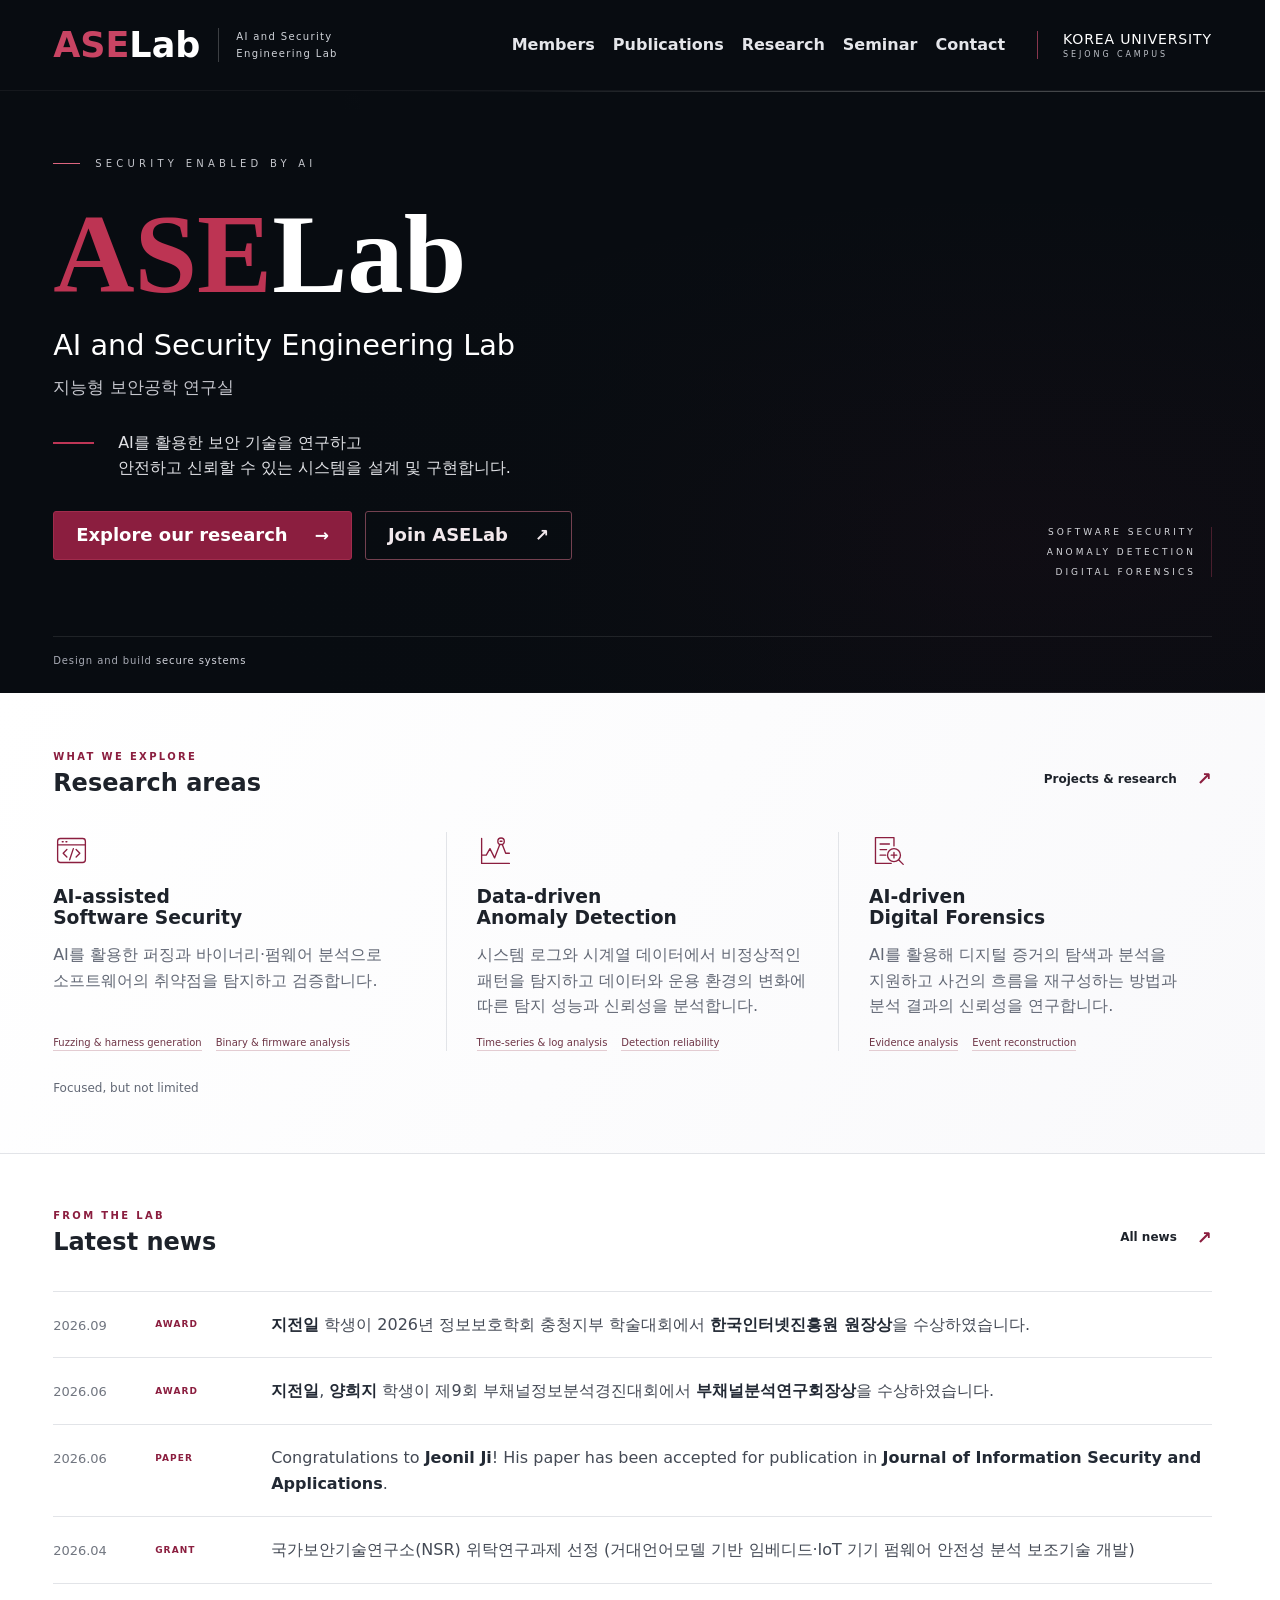
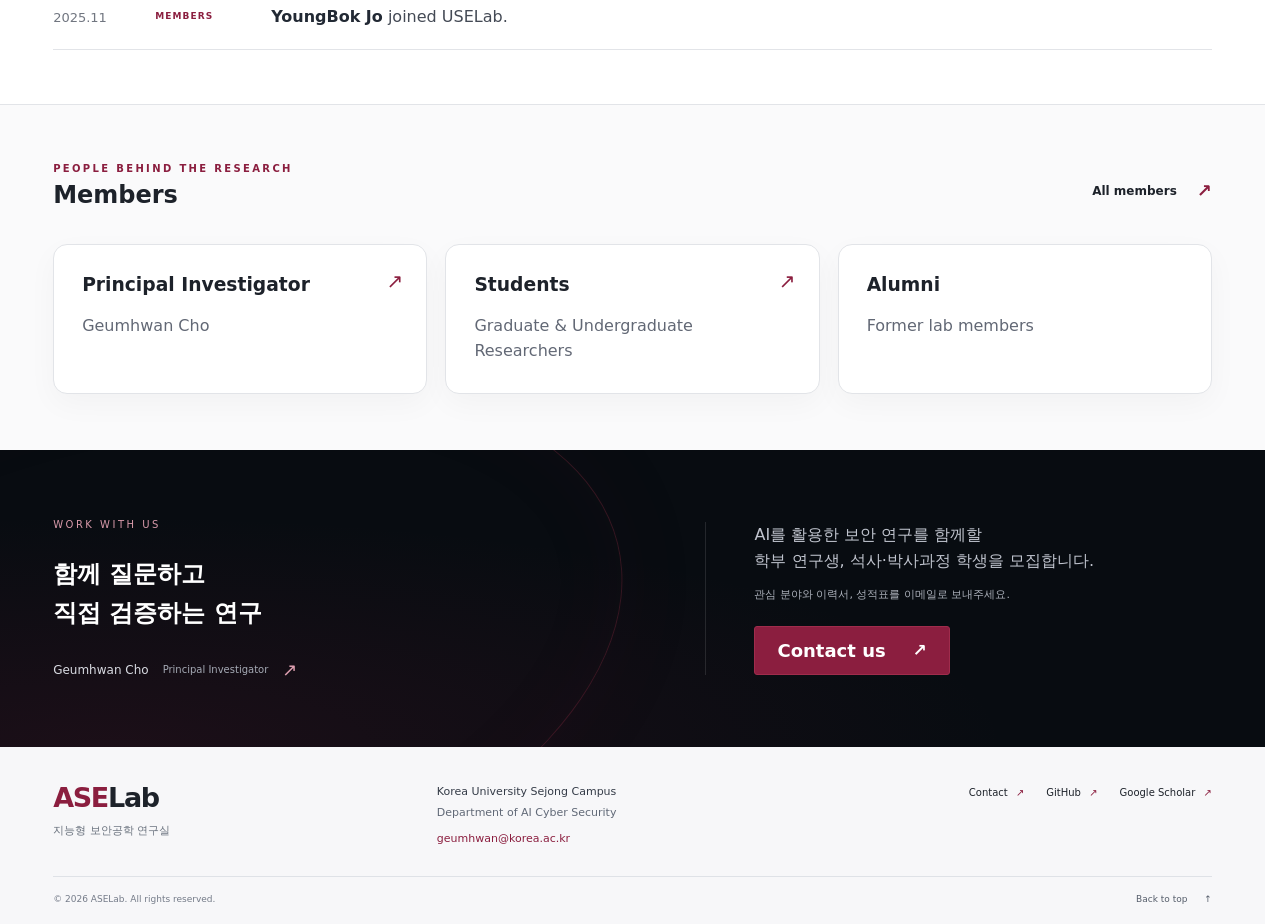
==== index.html @ b54c938e "Update index.html" ====
<!doctype html>
<html lang="en" data-theme="stanford" class="ase-page">
<head>
  <meta charset="utf-8">
  <meta name="viewport" content="width=device-width, initial-scale=1">
  <!-- Preview only: remove the next line when publishing as index.html. -->
  <meta name="robots" content="noindex, nofollow">
  <meta name="description" content="ASELab — 지능형 보안공학 연구실. AI를 활용한 보안 기술을 연구하고 안전하고 신뢰할 수 있는 시스템을 설계 및 구현합니다.">
  <meta name="theme-color" content="#080C11">
  <title>ASELab — 지능형 보안공학 연구실</title>
  <link rel="icon" href="assets/aselab/favicon.svg" type="image/svg+xml">
  <link rel="stylesheet" href="ase-site-typography.css">
  <!-- Live mode loads the existing style.css here, BEFORE the homepage layout CSS. -->
  <link rel="stylesheet" href="ase-home.css" id="ase-layout-stylesheet">
  <link rel="preload" href="assets/aselab/hero-detail.webp" as="image">
  <!-- Same shared typography as the existing pages; no font files are bundled. -->
  <script src="ase-home-config.js" defer></script>
  <script src="ase-preview-data.js" defer></script>
  <script src="ase-home.js" defer></script>
</head>
<body class="ase-home">
  <a class="ase-skip" href="#main">본문으로 건너뛰기</a>

  <div class="ase-masthead" id="top">
    <header class="ase-header">
      <div class="ase-container ase-header-row">
        <a class="ase-brand" href="#top" aria-label="ASELab 홈">
          <span class="ase-wordmark"><span>ASE</span>Lab</span>
          <span class="ase-brand-sub" lang="en">AI and Security<br>Engineering Lab</span>
        </a>
        <button class="ase-menu-button" type="button" aria-label="메뉴 열기" aria-expanded="false" aria-controls="main-nav" hidden>
          <span></span><span></span>
        </button>
        <!-- Same labels, order, and destinations as the original index.html. -->
        <nav class="ase-nav" id="main-nav" aria-label="주 메뉴">
          <a href="https://uselab.korea.ac.kr/members.html" data-site-path="members.html">Members</a>
          <a href="https://uselab.korea.ac.kr/publications.html" data-site-path="publications.html">Publications</a>
          <a href="https://uselab.korea.ac.kr/research.html" data-site-path="research.html">Research</a>
          <a href="https://uselab.korea.ac.kr/seminars.html" data-site-path="seminars.html">Seminar</a>
          <a href="https://uselab.korea.ac.kr/contact.html" data-site-path="contact.html">Contact</a>
        </nav>
        <!-- This is an affiliation label, NOT a reconstructed university logo.
             Configure an official original image in ase-home-config.js. -->
        <a class="ase-university" href="https://sejong.korea.ac.kr/" target="_blank" rel="noopener noreferrer" aria-label="고려대학교 세종캠퍼스 홈페이지">
          <img class="ase-university-logo" data-university-logo alt="Korea University" hidden>
          <span class="ase-university-label" data-university-label>
            <span class="ase-university-name">KOREA UNIVERSITY</span>
            <span class="ase-university-campus">SEJONG CAMPUS</span>
          </span>
        </a>
      </div>
    </header>

    <main id="main">
      <!-- HERO: image is decorative; all page titles and copy are actual text. -->
      <section class="ase-hero" aria-labelledby="hero-title">
        <div class="ase-hero-art" aria-hidden="true">
          <!-- Original v4 artwork restored. Only fuzz(input) was renamed to scan(input).
               Address values, disassembly, code panels, chip and particles are preserved. -->
          <img src="assets/aselab/hero-detail.webp" width="901" height="429" alt="" fetchpriority="high" decoding="async">
        </div>
        <div class="ase-hero-shade" aria-hidden="true"></div>
        <div class="ase-container ase-hero-inner">
          <div class="ase-hero-copy">
            <p class="ase-eyebrow ase-eyebrow-light" lang="en"><span></span> Security enabled by AI</p>
            <h1 class="ase-hero-title" id="hero-title"><span>ASE</span>Lab</h1>
            <p class="ase-hero-name" data-english-name lang="en">AI and Security Engineering Lab</p>
            <p class="ase-hero-ko" data-korean-name lang="ko">지능형 보안공학 연구실</p>
            <div class="ase-hero-description">
              <span class="ase-rule" aria-hidden="true"></span>
              <p lang="ko">AI를 활용한 보안 기술을 연구하고 <br class="ase-desktop-break">안전하고 신뢰할 수 있는 시스템을 설계 및 구현합니다.</p>
            </div>
            <div class="ase-hero-actions">
              <a class="ase-button ase-button-primary" href="#research">Explore our research <span aria-hidden="true">→</span></a>
              <a class="ase-button ase-button-outline" href="#join">Join ASELab <span aria-hidden="true">↗</span></a>
            </div>
          </div>
          <div class="ase-hero-keywords" aria-label="핵심 연구 키워드" lang="en">
            <span>Software security</span><span>Anomaly detection</span><span>Digital forensics</span>
          </div>
          <div class="ase-hero-bottom" lang="en">
            <span>Design and build <strong>secure systems</strong></span>
          </div>
        </div>
      </section>

      <!-- RESEARCH: proposed copy for review, not an exhaustive scope statement. -->
      <section class="ase-research ase-section" id="research" aria-labelledby="research-title">
        <div class="ase-container">
          <div class="ase-section-heading">
            <div><p class="ase-eyebrow">What we explore</p><h2 id="research-title">Research areas</h2></div>
            <a class="ase-text-link" href="https://uselab.korea.ac.kr/research.html" data-site-path="research.html">Projects &amp; research <span aria-hidden="true">↗</span></a>
          </div>
          <div class="ase-research-grid">
            <article class="ase-research-item">
              <div class="ase-research-top"><svg viewBox="0 0 40 40" class="ase-icon" aria-hidden="true"><rect x="5" y="7" width="30" height="26" rx="3"/><path d="M5 14h30M10 10.5h1m3 0h1M15 19l-4 4 4 4m10-8 4 4-4 4m-3-9-4 12"/></svg></div>
              <h3 lang="en">AI-assisted <br>Software Security</h3>
              <p lang="ko">AI를 활용한 퍼징과 바이너리·펌웨어 분석으로 소프트웨어의 취약점을 탐지하고 검증합니다.</p>
              <div class="ase-topic-tags" lang="en"><span>Fuzzing &amp; harness generation</span><span>Binary &amp; firmware analysis</span></div>
            </article>
            <article class="ase-research-item">
              <div class="ase-research-top"><svg viewBox="0 0 40 40" class="ase-icon" aria-hidden="true"><path d="M5 7v27h30M5 25h5l4-7 5 10 7-18 5 13h4"/><circle cx="26" cy="10" r="3.5" fill="var(--ase-paper, #fff)"/><path d="M25 10h2"/></svg></div>
              <h3 lang="en">Data-driven <br>Anomaly Detection</h3>
              <p lang="ko">시스템 로그와 시계열 데이터에서 비정상적인 패턴을 탐지하고 데이터와 운용 환경의 변화에 따른 탐지 성능과 신뢰성을 분석합니다.</p>
              <div class="ase-topic-tags" lang="en"><span>Time-series &amp; log analysis</span><span>Detection reliability</span></div>
            </article>
            <article class="ase-research-item">
              <div class="ase-research-top"><svg viewBox="0 0 40 40" class="ase-icon" aria-hidden="true"><path d="M24 34H7V6h20v9M12 13h10m-10 6h7m-7 6h6"/><circle cx="27" cy="25" r="7"/><path d="m32 30 5 5M24 25h6m-3-3v6"/></svg></div>
              <h3 lang="en">AI-driven <br>Digital Forensics</h3>
              <p lang="ko">AI를 활용해 디지털 증거의 탐색과 분석을 지원하고 사건의 흐름을 재구성하는 방법과 분석 결과의 신뢰성을 연구합니다.</p>
              <div class="ase-topic-tags" lang="en"><span>Evidence analysis</span><span>Event reconstruction</span></div>
            </article>
          </div>
          <p class="ase-research-note" lang="en">Focused, but not limited</p>
        </div>
      </section>

      <!-- NEWS: full-width; populated from the original repository in site mode. -->
      <section class="ase-updates ase-section" id="news" aria-labelledby="news-title">
        <div class="ase-container">
          <div class="ase-section-heading">
            <div><p class="ase-eyebrow">From the lab</p><h2 id="news-title">Latest news</h2></div>
            <a class="ase-text-link" href="https://uselab.korea.ac.kr/news.html" data-site-path="news.html">All news <span aria-hidden="true">↗</span></a>
          </div>
          <ul class="ase-news-list" id="ase-latest-news"></ul>
          <p class="ase-data-status" id="ase-news-status" hidden role="status"></p>
          <noscript><p>최신 소식은 <a href="https://uselab.korea.ac.kr/news.html">기존 뉴스 페이지</a>에서 확인할 수 있습니다.</p></noscript>
        </div>
      </section>

      <!-- MEMBERS: original main-page categories and destinations, not an invented roster. -->
      <section class="ase-members ase-section" id="members" aria-labelledby="members-title">
        <div class="ase-container">
          <div class="ase-section-heading">
            <div><p class="ase-eyebrow">People behind the research</p><h2 id="members-title">Members</h2></div>
            <a class="ase-text-link" href="https://uselab.korea.ac.kr/members.html" data-site-path="members.html">All members <span aria-hidden="true">↗</span></a>
          </div>
          <div class="ase-members-grid">
            <a class="ase-member-card ase-member-card-link" href="https://uselab.korea.ac.kr/members/cho.html" data-site-path="members/cho.html">
              <span class="ase-member-arrow" aria-hidden="true">↗</span>
              <h3>Principal Investigator</h3>
              <p>Geumhwan Cho</p>
            </a>
            <a class="ase-member-card ase-member-card-link" href="https://uselab.korea.ac.kr/members.html" data-site-path="members.html">
              <span class="ase-member-arrow" aria-hidden="true">↗</span>
              <h3>Students</h3>
              <p>Graduate &amp; Undergraduate Researchers</p>
            </a>
            <!-- The original main-page Alumni card has no destination; keep it non-interactive. -->
            <div class="ase-member-card">
              <h3>Alumni</h3>
              <p>Former lab members</p>
            </div>
          </div>
        </div>
      </section>

      <!-- JOIN: no invented school building or generated institutional logo. -->
      <section class="ase-join" id="join" aria-labelledby="join-title">
        <div class="ase-container ase-join-grid">
          <div class="ase-join-philosophy">
            <p class="ase-eyebrow ase-eyebrow-light">Work with us</p>
            <h2 id="join-title" lang="ko">함께 질문하고<br>직접 검증하는 연구</h2>
            <a href="https://uselab.korea.ac.kr/members/cho.html" data-site-path="members/cho.html" class="ase-pi">Geumhwan Cho <span>Principal Investigator</span><span aria-hidden="true">↗</span></a>
          </div>
          <div class="ase-join-info">
            <p>AI를 활용한 보안 연구를 함께할 <br class="ase-desktop-break">학부 연구생, 석사·박사과정 학생을 모집합니다.</p>
            <p class="ase-join-detail">관심 분야와 이력서, 성적표를 이메일로 보내주세요.</p>
            <a class="ase-button ase-button-primary" href="https://uselab.korea.ac.kr/contact.html" data-site-path="contact.html">Contact us <span aria-hidden="true">↗</span></a>
          </div>
        </div>
      </section>
    </main>
  </div>

  <footer class="ase-footer">
    <div class="ase-container">
      <div class="ase-footer-top">
        <div class="ase-footer-brand"><a href="#top" class="ase-wordmark"><span>ASE</span>Lab</a><p data-korean-name>지능형 보안공학 연구실</p></div>
        <div class="ase-footer-affiliation"><p>Korea University Sejong Campus</p><p>Department of AI Cyber Security</p><a href="mailto:geumhwan@korea.ac.kr" data-email-link data-email-label>geumhwan@korea.ac.kr</a></div>
        <div class="ase-footer-links">
          <a href="https://uselab.korea.ac.kr/contact.html" data-site-path="contact.html">Contact <span aria-hidden="true">↗</span></a>
          <a href="https://github.com/uselab-kus/" target="_blank" rel="noopener noreferrer">GitHub <span aria-hidden="true">↗</span></a>
          <a href="https://scholar.google.com/citations?user=rWU956cAAAAJ&amp;hl=ko&amp;oi=ao" target="_blank" rel="noopener noreferrer">Google Scholar <span aria-hidden="true">↗</span></a>
        </div>
      </div>
      <div class="ase-footer-bottom"><p>© <span id="ase-year">2026</span> <span data-lab-name>ASELab</span>. All rights reserved.</p><a href="#top">Back to top <span aria-hidden="true">↑</span></a></div>
    </div>
  </footer>
</body>
</html>
---- ase-site-typography.css ----
/* ASELab preview fallback — typography from the existing USELab style.css.
   Source: https://raw.githubusercontent.com/uselab-kus/uselab-kus.github.io/main/style.css
   Only the font declarations/defaults are copied here, not a new font choice.
   In mode: "site", the existing root style.css is also loaded automatically.
   Keep this file for offline review. No font files or external font services. */
html[data-theme="stanford"] {
  --font-head: ui-serif, Georgia, serif;
  --font-body: system-ui, -apple-system, Segoe UI, Roboto, Arial, sans-serif;
}
html { scrollbar-gutter: stable; }
body { font-family: var(--font-body); }
---- ase-home.css ----
/* =======================================================================
   ASELab homepage v7 — shares the existing site's typography.
   Base fonts: ase-site-typography.css (offline fallback) / style.css (site mode).
   Layout and colour rules remain scoped to .ase-home / .ase-page.
   ======================================================================= */
.ase-page {
  --ase-accent: #8b1e3f;          /* Brand burgundy: buttons / light surfaces */
  --ase-accent-hover: #a0264c;
  --ase-accent-light: #dd657f;    /* Accessible accent on dark surfaces */
  --ase-ink: #1d222a;
  --ase-muted: #626875;
  --ase-bg: #ffffff;
  --ase-dark: #080c11;
  --ase-line: #e2e4e8;
  --ase-max: 1320px;
  --ase-gutter: clamp(24px, 4.15vw, 72px);
  --ase-font: var(--font-body);
  color-scheme: light;
  scroll-behavior: smooth;
  scroll-padding-top: 24px;
}
.ase-home { margin: 0; background: var(--ase-bg); color: var(--ase-ink); font-size: 16px; line-height: normal; }
.ase-home *, .ase-home *::before, .ase-home *::after { box-sizing: border-box; }
.ase-home [hidden] { display: none !important; }
.ase-home h1, .ase-home h2, .ase-home h3, .ase-home p, .ase-home blockquote { margin: 0; }
.ase-home a { color: inherit; text-decoration: none; }
.ase-home button { font: inherit; }
.ase-home a, .ase-home button { -webkit-tap-highlight-color: transparent; }
.ase-home a:focus-visible, .ase-home button:focus-visible { outline: 3px solid var(--ase-accent-light); outline-offset: 5px; border-radius: 2px; }
.ase-home ::selection { background: #8b1e3f; color: #fff; }
.ase-container { width: min(var(--ase-max), calc(100% - var(--ase-gutter) * 2)); margin-inline: auto; }
.ase-skip { position: fixed; top: -90px; left: 16px; z-index: 100; padding: 12px 20px; background: #fff; color: #111 !important; }
.ase-skip:focus { top: 16px; }

/* HEADER */
.ase-header { position: relative; z-index: 20; color: #fff; background: var(--ase-dark); border-bottom: 1px solid #ffffff0d; }
.ase-header-row { min-height: 90px; display: flex; align-items: center; justify-content: space-between; gap: 32px; }
.ase-brand { display: flex; align-items: center; gap: 18px; flex-shrink: 0; }
.ase-wordmark { display: inline-block; font-size: 35px; line-height: 1.2; font-weight: 800; letter-spacing: normal; }
.ase-wordmark > span { color: #c84463; }
.ase-brand-sub { padding-left: 17px; border-left: 1px solid #ffffff36; color: #d1d4da; font-size: 10px; font-weight: 400; line-height: 1.7; letter-spacing: 1.35px; }
.ase-nav { display: flex; align-items: center; gap: 18px; margin-left: auto; }
.ase-nav > a { position: relative; color: #e5e6ea; font-family: var(--font-body); font-size: 16px; font-weight: 600; line-height: 1.2; letter-spacing: normal; white-space: nowrap; padding-block: 14px; }
.ase-nav > a::after { content: ""; position: absolute; left: 0; right: 100%; bottom: 6px; height: 2px; background: var(--ase-accent-light); transition: right .18s ease; }
.ase-nav > a:hover::after, .ase-nav > a:focus-visible::after { right: 0; }
.ase-university { flex: 0 0 auto; padding-left: 25px; border-left: 1px solid #88364d; }
.ase-university-label { display: grid; gap: 3px; }
.ase-university-name { font-family: var(--font-body); font-size: 14px; letter-spacing: .85px; }
.ase-university-campus { font-size: 8px; letter-spacing: 2.9px; color: #bdc1c8; }
.ase-university-logo { display: block; max-width: 150px; height: 52px; width: auto; object-fit: contain; }
.ase-university-logo.is-light { background: white; padding: 5px 9px; border-radius: 2px; }
.ase-menu-button { width: 44px; height: 44px; border: 1px solid #ffffff36; background: transparent; color: white; cursor: pointer; padding: 12px 10px; }
.ase-menu-button span { display: block; width: 22px; height: 1px; margin: 6px 0; background: currentColor; transition: transform .18s; }
.ase-menu-button[aria-expanded="true"] span:first-child { transform: translateY(3.5px) rotate(45deg); }
.ase-menu-button[aria-expanded="true"] span:last-child { transform: translateY(-3.5px) rotate(-45deg); }

/* HERO: original v4 raster restored with only the fuzz function name changed.
   Keep the depth, address values and assembly appearance of the original artwork.
   The rest of the page (headings, Korean text, buttons, navigation) is real HTML. */
.ase-hero { position: relative; overflow: hidden; isolation: isolate; color: white; background: var(--ase-dark); }
.ase-hero-art { position: absolute; z-index: -3; top: 0; right: -7%; bottom: 0; width: 80%; }
.ase-hero-art img { display: block; width: 100%; height: 100%; object-fit: contain; object-position: right bottom; opacity: 1; pointer-events: none; }
.ase-hero-art::after { content: ""; position: absolute; inset: 0; background: linear-gradient(90deg, var(--ase-dark), transparent 24%, transparent 94%, #080c11a8), linear-gradient(0deg, #080c11d9, transparent 14%, transparent 90%, #080c11aa); }
.ase-hero-shade { position: absolute; z-index: -2; inset: 0; background: linear-gradient(90deg, #080c11 0%, #080c11f7 25%, #080c11d6 40%, #080c1170 55%, #080c110d 77%), radial-gradient(ellipse at 80% 75%, #8b1e3f10, transparent 55%); }
.ase-hero-inner { position: relative; min-height: 602px; padding-top: 65px; padding-bottom: 116px; }
.ase-hero-copy { max-width: 800px; }
.ase-eyebrow { color: var(--ase-accent); font-size: 10px; font-weight: 700; line-height: 1.5; letter-spacing: 2.35px; text-transform: uppercase; }
.ase-eyebrow-light { color: #c4c6cc; font-weight: 400; letter-spacing: 4.25px; display: flex; align-items: center; gap: 15px; }
.ase-eyebrow-light > span { display: inline-block; width: 27px; height: 1px; background: var(--ase-accent-light); }
.ase-hero-title { margin-top: 22px !important; font-family: var(--font-head); font-size: clamp(92px, 8.8vw, 132px); font-weight: 700; letter-spacing: normal; line-height: 1.09; color: #fff; }
.ase-hero-title > span { color: #bd3453; }
.ase-hero-name { margin-top: 10px !important; font-size: clamp(21px, 2.25vw, 32px); font-weight: 400; letter-spacing: normal; line-height: 1.35; }
.ase-hero-ko { margin-top: 11px !important; font-size: 17px; font-weight: 400; color: #c5c6cd; letter-spacing: normal; }
.ase-hero-description { display: flex; gap: 24px; align-items: flex-start; margin-top: 31px; }
.ase-rule { flex-shrink: 0; width: 41px; height: 2px; background: #be3656; margin-top: 12px; }
.ase-hero-description p { font-size: 16px; line-height: 1.6; color: #e0e1e5; word-break: keep-all; }
.ase-hero-actions { display: flex; flex-wrap: wrap; gap: 13px; margin-top: 30px; }
.ase-button { display: inline-flex; align-items: center; justify-content: space-between; gap: 27px; min-height: 49px; padding: 11px 22px; border-radius: 3px; border: 1px solid transparent; font-size: 18px; font-weight: 700; line-height: 1.1; transition: background .18s, border-color .18s, transform .18s; }
.ase-button > span { font-size: 17px; line-height: 1; }
.ase-button-primary { color: white !important; background: var(--ase-accent); border-color: #a02c4c; }
.ase-button-primary:hover { background: var(--ase-accent-hover); transform: translateY(-1px); }
.ase-button-outline { color: #f2e9ed !important; border-color: #744150; background: #080c1130; }
.ase-button-outline:hover { background: #8b1e3f20; border-color: #ba5a73; }
.ase-hero-keywords { position: absolute; right: 0; bottom: 116px; display: grid; gap: 10px; padding-right: 15px; border-right: 1px solid #b13b595e; font-size: 9px; text-align: right; text-transform: uppercase; letter-spacing: 3px; color: #d6d7dc; }
.ase-hero-bottom { position: absolute; left: 0; right: 0; bottom: 27px; display: flex; align-items: center; justify-content: space-between; padding-top: 18px; border-top: 1px solid #ffffff18; color: #a8abb5; font-size: 10px; letter-spacing: .9px; }
.ase-hero-bottom strong { color: #d0d2da; font-weight: 400; }
.ase-hero-bottom a { display: inline-flex; align-items: center; gap: 20px; }
.ase-hero-bottom a > span { color: #f0e4e8; font-size: 19px; }

/* LIGHT CONTENT / RESEARCH */
.ase-section { padding-block: 56px; }
.ase-section-heading { display: flex; justify-content: space-between; align-items: flex-end; gap: 25px; margin-bottom: 35px; }
.ase-section-heading h2 { margin-top: 5px; font-family: var(--font-body); font-size: 1.5em; font-weight: 700; letter-spacing: normal; line-height: normal; }
.ase-text-link { display: inline-flex; align-items: center; gap: 20px; padding-block: 8px; font-size: 12px; font-weight: 600; white-space: nowrap; }
.ase-text-link > span { color: var(--ase-accent); font-size: 18px; }
.ase-text-link:hover { color: var(--ase-accent); }
.ase-research { background: linear-gradient(120deg,#fff,#f9f9fb); }
.ase-research-grid { display: grid; grid-template-columns: 1.05fr 1.05fr 1fr; }
.ase-research-item { display: flex; flex-direction: column; padding: 0 30px; min-width: 0; border-left: 1px solid var(--ase-line); }
.ase-research-item:first-child { padding-left: 0; border-left: none; }
.ase-research-item:last-child { padding-right: 0; }
.ase-research-top { display: flex; justify-content: space-between; align-items: center; margin-bottom: 17px; }
.ase-icon { width: 37px; height: 37px; fill: none; stroke: var(--ase-accent); stroke-width: 1.45; stroke-linecap: round; stroke-linejoin: round; }
.ase-research-item h3 { font-family: var(--font-body); font-size: 1.17em; letter-spacing: normal; line-height: normal; font-weight: 700; }
.ase-research-item p { max-width: 36ch; margin-top: 14px; color: var(--ase-muted); font-size: 16px; line-height: 1.6; word-break: keep-all; }
.ase-topic-tags { display: flex; flex-wrap: wrap; gap: 7px 14px; margin-top: auto; padding-top: 18px; color: #6e3546; font-size: 10px; font-weight: 400; }
.ase-topic-tags > span { border-bottom: 1px solid #e3ccd2; padding-bottom: 2px; }
/* Plain scope note: no arrow, box, link, or interactive styling. */
.ase-home .ase-research-note { margin-top: 28px; color: var(--ase-muted); font-size: 12px; line-height: 1.5; }

/* FULL-WIDTH NEWS */
.ase-updates { background: #fff; border-top: 1px solid var(--ase-line); padding-top: 54px; padding-bottom: 54px; }
.ase-news-list { list-style: none; padding: 0; margin: 0; border-bottom: 1px solid var(--ase-line); }
.ase-news-item { display: grid; grid-template-columns: 190px minmax(0, 1fr); align-items: baseline; gap: 28px; padding: 20px 0; border-top: 1px solid var(--ase-line); }
.ase-news-meta { display: grid; grid-template-columns: 82px minmax(0, 1fr); align-items: center; gap: 20px; }
.ase-news-date { color: #717680; font-size: 13px; font-family: var(--font-body); white-space: nowrap; }
.ase-news-tag { color: var(--ase-accent); font-size: 9px; line-height: 1.3; text-transform: uppercase; letter-spacing: 1.1px; font-weight: 700; }
.ase-news-title { color: #444a55; font-size: 16px; font-weight: 500; line-height: 1.6; overflow-wrap: anywhere; }
.ase-news-title strong { color: #222934; font-weight: 700; }
.ase-data-status { margin-top: 15px !important; padding: 10px 13px; background: #fbf3e9; color: #795020; font-size: 11px; line-height: 1.7; border-left: 2px solid #a46e2e; }
.ase-home noscript p { font-size: 13px; color: #555; padding: 16px 0; }
.ase-home noscript a { text-decoration: underline; }

/* MEMBERS: original main-page categories directly below the news list. */
.ase-members { background: #fafafb; border-top: 1px solid var(--ase-line); }
.ase-members-grid { display: grid; grid-template-columns: repeat(3, minmax(0, 1fr)); gap: 18px; }
.ase-member-card { position: relative; display: block; min-width: 0; min-height: 150px; padding: 27px 28px; border: 1px solid var(--ase-line); border-radius: 14px; background: #fff; box-shadow: 0 10px 30px rgba(0,0,0,.035); }
.ase-member-card h3 { padding-right: 16px; font-family: var(--font-body); font-size: 1.17em; font-weight: 700; line-height: 1.4; }
.ase-member-card p { margin-top: 14px; color: var(--ase-muted); font-family: var(--font-body); font-size: 16px; line-height: 1.6; }
.ase-member-arrow { position: absolute; top: 24px; right: 23px; color: var(--ase-accent); font-size: 20px; }
.ase-member-card-link { transition: border-color .18s, box-shadow .18s; }
.ase-member-card-link:hover { border-color: #b67b8d; box-shadow: 0 12px 28px rgba(60,20,30,.07); }
.ase-member-card-link:hover h3 { color: var(--ase-accent); }

/* JOIN */
.ase-join { position: relative; overflow: hidden; isolation: isolate; background: var(--ase-dark); color: white; padding-block: 67px; }
.ase-join::before { content: ""; position: absolute; z-index: -1; width: 80%; height: 185%; top: -20%; left: -30%; border: 1px solid #be36563d; border-radius: 50%; transform: rotate(-14deg); box-shadow: 0 0 100px #8b1e3f0d, 0 0 80px #8b1e3f0d inset; }
.ase-join::after { content: ""; position: absolute; z-index: -1; inset: 0; background: radial-gradient(ellipse at 9% 100%, #8b1e3f26, transparent 55%); }
.ase-join-grid { display: grid; grid-template-columns: 1.15fr 1fr; gap: 70px; align-items: center; }
.ase-join .ase-eyebrow-light { font-size: 10px; letter-spacing: 2.5px; color: #d89aaa; }
.ase-pi { display: inline-flex; align-items: center; flex-wrap: wrap; gap: 14px; margin-top: 27px; color: #d9dbe2 !important; font-size: 12px; }
.ase-pi > span:first-child { color: #a5aab5; font-size: 10px; }
.ase-pi > span:last-child { color: #dfa0b1; font-size: 18px; }
.ase-pi:hover { text-decoration: underline; }
.ase-join-info { padding-left: 48px; border-left: 1px solid #ffffff1d; }
.ase-join-philosophy h2 { margin-top: 23px; font-size: 24px; line-height: 1.6; letter-spacing: normal; font-weight: 700; word-break: keep-all; }
.ase-join-info > p { margin-top: 16px; color: #c0c4ce; font-size: 16px; line-height: 1.6; word-break: keep-all; }
.ase-join-info > p:first-child { margin-top: 0; }
.ase-join-info > .ase-join-detail { margin-top: 12px; color: #adb2bc; font-size: 11px; }
.ase-join-info .ase-button { margin-top: 23px; min-width: 165px; }

/* FOOTER */
.ase-footer { padding-top: 35px; padding-bottom: 20px; background: #f7f7f9; }
.ase-footer-top { display: grid; grid-template-columns: 1fr 1.1fr 1fr; gap: 28px; align-items: start; }
.ase-footer-brand .ase-wordmark { font-size: 27px; letter-spacing: -1.3px; }
.ase-footer-brand .ase-wordmark > span { color: var(--ase-accent); }
.ase-footer-brand p { margin-top: 8px; color: #69717d; font-size: 11px; }
.ase-footer-affiliation { color: #616977; font-size: 11px; line-height: 1.9; }
.ase-footer-affiliation > p:first-child { color: #343b47; }
.ase-footer-affiliation a { display: inline-block; margin-top: 5px; color: var(--ase-accent); }
.ase-footer-links { justify-self: end; display: flex; flex-wrap: wrap; justify-content: flex-end; gap: 12px 22px; font-size: 10px; padding-top: 5px; }
.ase-footer-links a span { color: var(--ase-accent); margin-left: 5px; }
.ase-footer-links a:hover, .ase-footer-bottom a:hover { color: var(--ase-accent); text-decoration: underline; }
.ase-footer-bottom { display: flex; justify-content: space-between; gap: 16px; margin-top: 26px; padding-top: 17px; border-top: 1px solid #dfe2e7; color: #747b88; font-size: 9px; }
.ase-footer-bottom a { color: #555d6a; }
.ase-footer-bottom a span { margin-left: 14px; }

/* RESPONSIVE */
@media (min-width: 1700px) { .ase-hero-art { width: 71%; right: -3%; } }
@media (max-width: 1200px) {
  .ase-brand-sub { display: none; }
  .ase-header-row { gap: 24px; min-height: 80px; }
  .ase-university { padding-left: 20px; }
  .ase-nav { gap: 18px; }
  .ase-hero-inner { min-height: 587px; }

  .ase-join-grid { gap: 42px; }
  .ase-join-info { padding-left: 36px; }
}
@media (max-width: 900px) {
  .ase-university { display: none; }
  .ase-hero-inner { min-height: 570px; padding-top: 58px; }
  .ase-hero-name { max-width: 470px; }
  .ase-hero-art { width: 79%; right: -19%; }
  .ase-hero-shade { background: linear-gradient(90deg,#080c11 0%, #080c11ed 25%, #080c11c4 50%, #080c1140 100%); }
  .ase-hero-keywords { display: none; }
  .ase-research-item { padding-inline: 22px; }
  .ase-research-item h3 { font-size: 1.17em; }
  .ase-research-item p { font-size: 16px; }
  .ase-topic-tags { font-size: 9px; }

  .ase-join-grid { grid-template-columns: 1.05fr 1fr; gap: 25px; }
  .ase-join-info { padding-left: 27px; }
  .ase-footer-links { flex-direction: column; gap: 10px; }
}
@media (max-width: 700px) {
  .ase-page { --ase-gutter: 24px; }
  .ase-header-row { min-height: 73px; flex-wrap: wrap; gap: 0; }
  .ase-wordmark { font-size: 31px; }
  .ase-brand-sub { display: inline-block; font-size: 8px; letter-spacing: .65px; padding-left: 13px; }
  .ase-brand { gap: 13px; }
  .ase-menu-button { margin-left: auto; }
  .ase-nav { width: 100%; margin: 0; padding: 8px 0 19px; display: grid; grid-template-columns: 1fr 1fr; gap: 0 25px; }
  .ase-nav > a { padding: 13px 0; font-size: 16px; border-bottom: 1px solid #ffffff13; }
  .ase-nav > a::after { bottom: 0; }
  .ase-page.ase-js .ase-nav { display: none; }
  .ase-page.ase-js .ase-nav.is-open { display: grid; }
  .ase-hero-inner { min-height: 653px; padding-top: 49px; padding-bottom: 135px; }
  .ase-hero-art { top: 28%; bottom: 1%; width: 116%; right: -33%; opacity: .74; }
  .ase-hero-art img { object-fit: cover; object-position: 58% 65%; }
  .ase-hero-shade { background: linear-gradient(90deg, #080c11e8 0%, #080c11ae 48%, #080c1166), linear-gradient(180deg,#080c11 0%,#080c11e8 32%,#080c1100 70%,#080c11ba); }
  .ase-eyebrow-light { font-size: 8px; letter-spacing: 2.5px; gap: 10px; }
  .ase-eyebrow-light > span { width: 19px; }
  .ase-hero-title { margin-top: 21px !important; font-size: clamp(64px, 19vw, 112px); letter-spacing: normal; }
  .ase-hero-name { margin-top: 13px !important; max-width: 340px; font-size: 22px; letter-spacing: normal; line-height: 1.45; }
  .ase-hero-ko { font-size: 15px; margin-top: 10px !important; }
  .ase-hero-description { margin-top: 26px; gap: 14px; }
  .ase-rule { width: 23px; margin-top: 11px; }
  .ase-hero-description p { font-size: 16px; line-height: 1.6; }
  .ase-desktop-break { display: none; }
  .ase-hero-actions { margin-top: 25px; gap: 10px; flex-wrap: wrap; }
  .ase-button { min-height: 48px; font-size: 18px; gap: 18px; padding: 12px 16px; }
  .ase-hero-bottom { align-items: flex-start; flex-direction: column; gap: 10px; bottom: 23px; padding-top: 14px; font-size: 9px; }
  .ase-hero-bottom a { gap: 17px; }
  .ase-section { padding-block: 37px; }
  .ase-section-heading { margin-bottom: 28px; gap: 15px; }
  .ase-section-heading h2 { font-size: 1.5em; }
  .ase-section-heading .ase-text-link { font-size: 10px; gap: 9px; }
  .ase-eyebrow { font-size: 9px; letter-spacing: 1.8px; }
  .ase-research-grid { grid-template-columns: 1fr; }
  .ase-research-item { padding: 24px 0; border-left: 0; border-top: 1px solid var(--ase-line); }
  .ase-research-item:first-child { padding-top: 0; border-top: 0; }
  .ase-research-item:last-child { padding-bottom: 0; }
  .ase-research-top { margin-bottom: 13px; }
  .ase-research-item h3 { font-size: 1.17em; }
  .ase-research-item h3 br { display: none; }
  .ase-research-item h3 br::after { content: " "; }
  .ase-research-item p { max-width: 100%; font-size: 16px; margin-top: 11px; line-height: 1.6; }
  .ase-topic-tags { margin-top: 0; padding-top: 13px; font-size: 10px; }

  .ase-news-title { font-size: 16px; }
  .ase-news-item { grid-template-columns: 1fr; gap: 7px; padding: 17px 0; }
  .ase-news-meta { display: flex; gap: 19px; }
  .ase-members-grid { grid-template-columns: 1fr; gap: 14px; }
  .ase-member-card { min-height: 124px; padding: 24px; }
  .ase-member-card p { margin-top: 10px; }

  .ase-join { padding-block: 43px; }
  .ase-join-grid { grid-template-columns: 1fr; gap: 32px; }
  .ase-pi { margin-top: 22px; }
  .ase-join-info { border-left: 0; padding-left: 0; padding-top: 27px; border-top: 1px solid #ffffff24; }
  .ase-join-philosophy h2 { font-size: 24px; }
  .ase-join-info > p { font-size: 16px; }
  .ase-footer { padding-top: 30px; }
  .ase-footer-top { grid-template-columns: 1fr; gap: 23px; }
  .ase-footer-links { justify-self: start; flex-direction: row; gap: 23px; font-size: 11px; }
  .ase-footer-affiliation { font-size: 11px; }
  .ase-footer-bottom { font-size: 9px; }
}
@media (max-width: 360px) {
  .ase-page { --ase-gutter: 19px; }
  .ase-brand-sub { font-size: 7px; }
  .ase-hero-title { font-size: 64px; }
  .ase-hero-name { font-size: 21px; }
  .ase-hero-inner { min-height: 665px; }
  .ase-button { padding-inline: 12px; gap: 11px; }
  .ase-section-heading h2 { font-size: 1.5em; }
  .ase-pi { gap: 9px; }
}
@media (prefers-reduced-motion: reduce) {
  .ase-page { scroll-behavior: auto; }
  .ase-home *, .ase-home *::before, .ase-home *::after { transition: none !important; animation: none !important; }
}
@media print {
  .ase-page { --ase-gutter: 18px; }
  .ase-header, .ase-hero-art, .ase-hero-shade, .ase-hero-keywords, .ase-hero-bottom, .ase-menu-button, .ase-footer-links, .ase-hero-actions, .ase-join::before, .ase-join::after { display: none !important; }
  .ase-hero, .ase-join { color: #111; background: #fff; }
  .ase-hero-inner { min-height: 0; padding: 25px 0; }
  .ase-hero-title { color: #111; font-size: 60px; }
  .ase-hero-name, .ase-hero-ko, .ase-hero-description p, .ase-join p, .ase-join blockquote span, .ase-pi { color: #333 !important; }
  .ase-section, .ase-join { padding-block: 24px; }

  .ase-news-item, .ase-member-card, .ase-research-item { break-inside: avoid; }
}
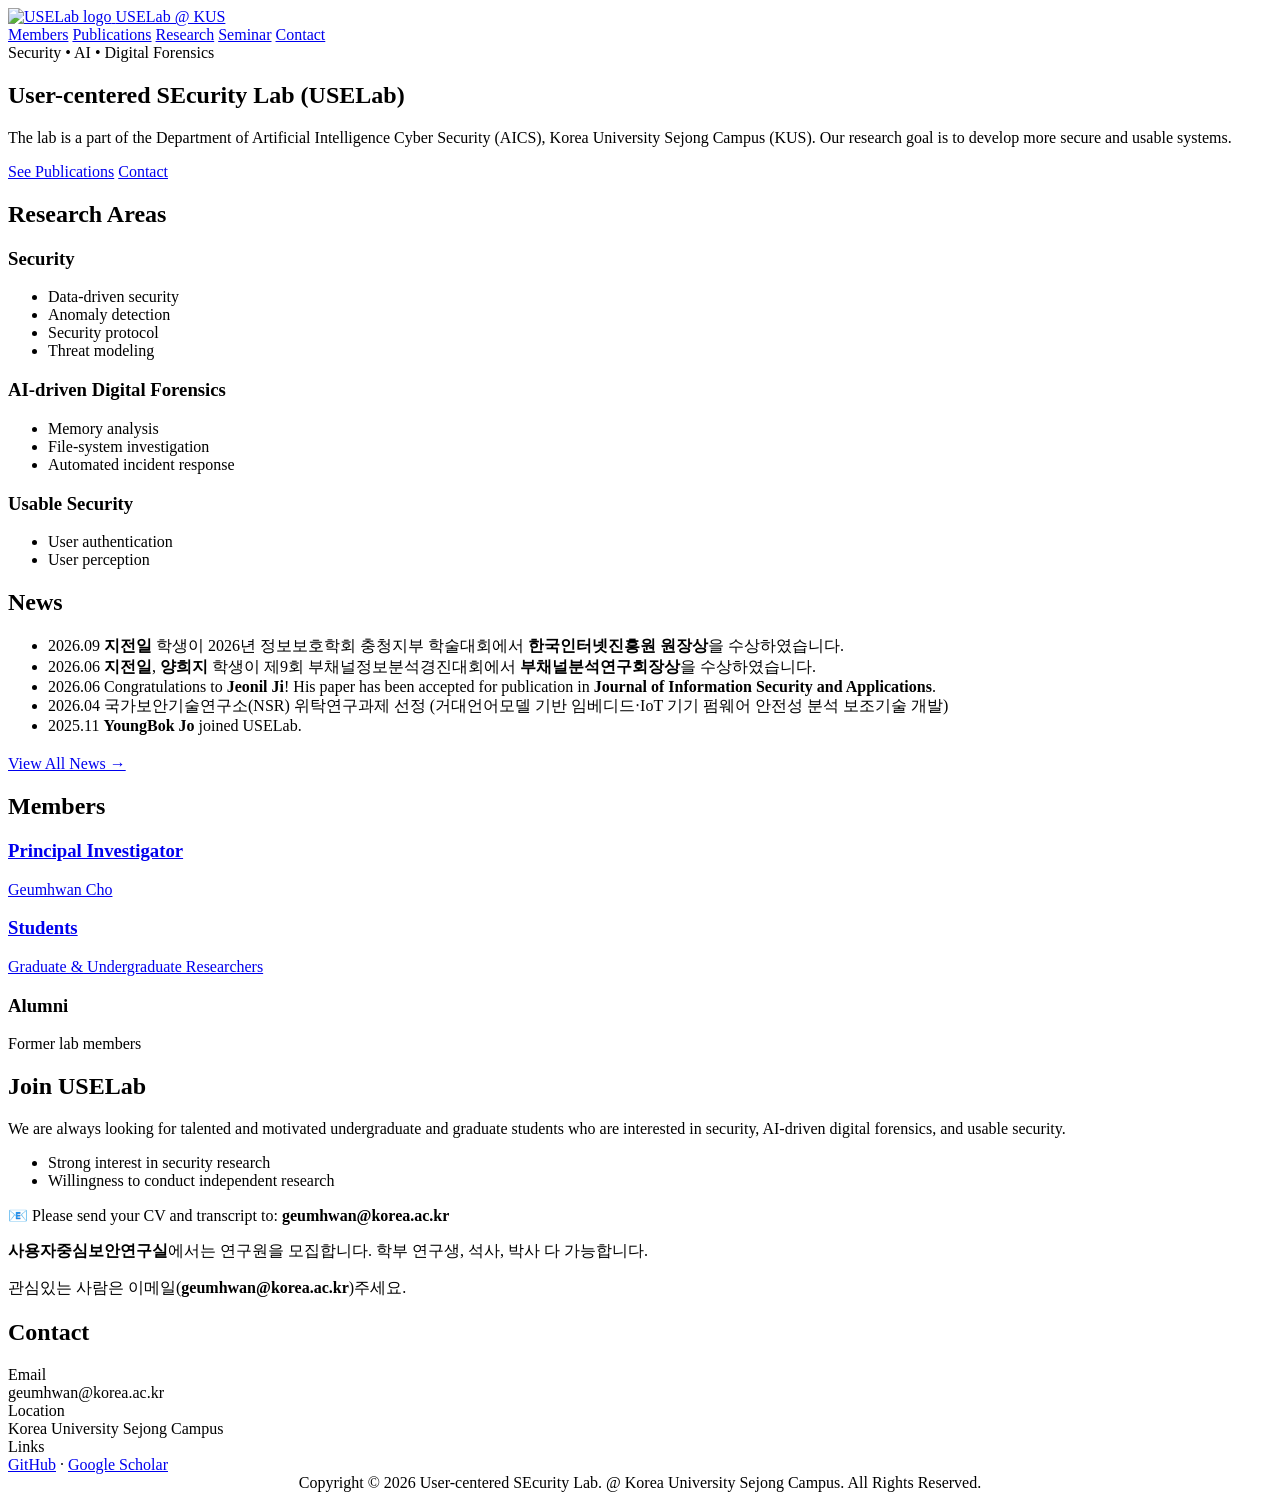
==== commit 55dba5d1: "Update index.html" ====
--- a/index.html
+++ b/index.html
@@ -1,191 +1,238 @@
-<!doctype html>
-<html lang="en" data-theme="stanford" class="ase-page">
+<!DOCTYPE html>
+<html lang="en" data-theme="stanford">
 <head>
-  <meta charset="utf-8">
-  <meta name="viewport" content="width=device-width, initial-scale=1">
-  <!-- Preview only: remove the next line when publishing as index.html. -->
-  <meta name="robots" content="noindex, nofollow">
-  <meta name="description" content="ASELab — 지능형 보안공학 연구실. AI를 활용한 보안 기술을 연구하고 안전하고 신뢰할 수 있는 시스템을 설계 및 구현합니다.">
-  <meta name="theme-color" content="#080C11">
-  <title>ASELab — 지능형 보안공학 연구실</title>
-  <link rel="icon" href="assets/aselab/favicon.svg" type="image/svg+xml">
-  <link rel="stylesheet" href="ase-site-typography.css">
-  <!-- Live mode loads the existing style.css here, BEFORE the homepage layout CSS. -->
-  <link rel="stylesheet" href="ase-home.css" id="ase-layout-stylesheet">
-  <link rel="preload" href="assets/aselab/hero-detail.webp" as="image">
-  <!-- Same shared typography as the existing pages; no font files are bundled. -->
-  <script src="ase-home-config.js" defer></script>
-  <script src="ase-preview-data.js" defer></script>
-  <script src="ase-home.js" defer></script>
+  <meta charset="UTF-8" />
+  <meta name="viewport" content="width=device-width, initial-scale=1"/>
+  <title>USELab — Security Research Lab</title>
+  <link rel="stylesheet" href="style.css" />
+  <link rel="icon" href="assets/USE_logo_white.png" type="image/png" />
 </head>
-<body class="ase-home">
-  <a class="ase-skip" href="#main">본문으로 건너뛰기</a>
-
-  <div class="ase-masthead" id="top">
-    <header class="ase-header">
-      <div class="ase-container ase-header-row">
-        <a class="ase-brand" href="#top" aria-label="ASELab 홈">
-          <span class="ase-wordmark"><span>ASE</span>Lab</span>
-          <span class="ase-brand-sub" lang="en">AI and Security<br>Engineering Lab</span>
+<body>
+
+  <!-- HEADER -->
+  <header class="site-header">
+    <div class="container header-row">
+      <a class="brand" href="index.html">
+        <img src="assets/USE_logo_crimson.png" alt="USELab logo" class="brand-logo" />
+        <span>USELab @ KUS</span>
+      </a>
+
+      <nav class="nav">
+        <a href="members.html">Members</a>
+        <a href="publications.html">Publications</a>
+        <a href="research.html">Research</a>
+        <a href="seminars.html">Seminar</a>
+        <a href="contact.html">Contact</a>
+      </nav>
+    </div>
+  </header>
+
+  <main class="container">
+
+    <!-- HERO -->
+    <section class="hero">
+      <div class="kicker">Security • AI • Digital Forensics</div>
+      <h1>User-centered SEcurity Lab (USELab)</h1>
+      <p class="lead">
+        The lab is a part of the Department of Artificial Intelligence Cyber Security (AICS),
+        Korea University Sejong Campus (KUS). Our research goal is to develop more secure and usable systems.
+      </p>
+
+      <div class="cta-row">
+        <a class="btn primary" href="publications.html">See Publications</a>
+        <!-- <a class="btn" href="#contact">Join / Contact</a> -->
+        <!-- <a class="btn" href="join.html">Join</a> -->
+        <a class="btn" href="contact.html">Contact</a>
+      </div>
+    </section>
+
+    <!-- RESEARCH -->
+    <section id="research" class="section">
+      <h2>Research Areas</h2>
+
+      <div class="grid">
+
+        <div class="card">
+          <h3>Security</h3>
+          <!-- <p>
+            Robust ML, adversarial defense, model behavior analysis,
+            and secure deployment pipelines.
+          </p> -->
+          <ul style="margin-top: 12px;">
+            <li>Data-driven security</li>
+            <li>Anomaly detection</li>
+            <li>Security protocol</li>
+            <li>Threat modeling</li>
+          </ul>
+        </div>
+
+        <div class="card">
+          <h3>AI-driven Digital Forensics</h3>
+          <!-- <p>
+            Memory analysis, file-system investigation,
+            and automated incident response.
+          </p> -->
+          <ul style="margin-top: 12px;">
+            <li>Memory analysis</li>
+            <li>File-system investigation</li>
+            <li>Automated incident response</li>
+          </ul>
+        </div>
+
+        <div class="card">
+          <h3>Usable Security</h3>
+          <!-- <p>
+            Designing authentication systems and defenses that
+            users can adopt and trust.
+          </p> -->
+          <ul style="margin-top: 12px;">
+            <li>User authentication</li>
+            <li>User perception</li>
+          </ul>
+        </div>
+
+      </div>
+    </section>
+
+    <!-- <section id="publications" class="section"> 
+      <h2>Selected Publications</h2> 
+      
+      <ul class="list"> 
+        <li> <span class="tag">2025</span> Paper title — Venue</li> 
+        <li><span class="tag">2024</span> Paper title — Venue</li> 
+        <li><span class="tag">2023</span> Paper title — Venue</li>
+      </ul> 
+      <p class="muted">Tip: 나중에 Google Scholar 링크/DBLP 링크도 여기에 붙이면 “학술 사이트” 느낌 확 살아요.</p> 
+    </section>     -->
+
+
+    <!-- ======================
+         NEWS
+    ====================== -->
+    <section class="section">
+      <h2>News</h2>
+    
+      <ul class="news-list" id="latest-news"></ul>
+    
+      <div style="margin-top:20px;">
+        <a class="btn-small" href="news.html">View All News →</a>
+      </div>
+    </section>
+    
+    <script src="news-data.js"></script>
+    <script>
+      const latestContainer = document.getElementById("latest-news");
+    
+      NEWS.slice(0, 5).forEach(item => {
+        const li = document.createElement("li");
+        li.innerHTML = `
+          <span class="news-date">${item.date}</span>
+          <span class="news-title">${item.title}</span>
+        `;
+        latestContainer.appendChild(li);
+      });
+    </script>
+
+
+    
+    <!-- MEMBERS -->
+    <section id="members" class="section">
+      <h2>Members</h2>
+
+      <div class="grid">
+        <a href="members/cho.html" class="member-card-link">
+          <div class="card">
+            <h3>Principal Investigator</h3>
+            <p>Geumhwan Cho</p>
+          </div>
         </a>
-        <button class="ase-menu-button" type="button" aria-label="메뉴 열기" aria-expanded="false" aria-controls="main-nav" hidden>
-          <span></span><span></span>
-        </button>
-        <!-- Same labels, order, and destinations as the original index.html. -->
-        <nav class="ase-nav" id="main-nav" aria-label="주 메뉴">
-          <a href="https://uselab.korea.ac.kr/members.html" data-site-path="members.html">Members</a>
-          <a href="https://uselab.korea.ac.kr/publications.html" data-site-path="publications.html">Publications</a>
-          <a href="https://uselab.korea.ac.kr/research.html" data-site-path="research.html">Research</a>
-          <a href="https://uselab.korea.ac.kr/seminars.html" data-site-path="seminars.html">Seminar</a>
-          <a href="https://uselab.korea.ac.kr/contact.html" data-site-path="contact.html">Contact</a>
-        </nav>
-        <!-- This is an affiliation label, NOT a reconstructed university logo.
-             Configure an official original image in ase-home-config.js. -->
-        <a class="ase-university" href="https://sejong.korea.ac.kr/" target="_blank" rel="noopener noreferrer" aria-label="고려대학교 세종캠퍼스 홈페이지">
-          <img class="ase-university-logo" data-university-logo alt="Korea University" hidden>
-          <span class="ase-university-label" data-university-label>
-            <span class="ase-university-name">KOREA UNIVERSITY</span>
-            <span class="ase-university-campus">SEJONG CAMPUS</span>
-          </span>
+
+        <a href="members.html" class="member-card-link">
+          <div class="card">
+            <h3>Students</h3>
+            <p>Graduate & Undergraduate Researchers</p>
+          </div>
         </a>
-      </div>
-    </header>
-
-    <main id="main">
-      <!-- HERO: image is decorative; all page titles and copy are actual text. -->
-      <section class="ase-hero" aria-labelledby="hero-title">
-        <div class="ase-hero-art" aria-hidden="true">
-          <!-- Original v4 artwork restored. Only fuzz(input) was renamed to scan(input).
-               Address values, disassembly, code panels, chip and particles are preserved. -->
-          <img src="assets/aselab/hero-detail.webp" width="901" height="429" alt="" fetchpriority="high" decoding="async">
-        </div>
-        <div class="ase-hero-shade" aria-hidden="true"></div>
-        <div class="ase-container ase-hero-inner">
-          <div class="ase-hero-copy">
-            <p class="ase-eyebrow ase-eyebrow-light" lang="en"><span></span> Security enabled by AI</p>
-            <h1 class="ase-hero-title" id="hero-title"><span>ASE</span>Lab</h1>
-            <p class="ase-hero-name" data-english-name lang="en">AI and Security Engineering Lab</p>
-            <p class="ase-hero-ko" data-korean-name lang="ko">지능형 보안공학 연구실</p>
-            <div class="ase-hero-description">
-              <span class="ase-rule" aria-hidden="true"></span>
-              <p lang="ko">AI를 활용한 보안 기술을 연구하고 <br class="ase-desktop-break">안전하고 신뢰할 수 있는 시스템을 설계 및 구현합니다.</p>
-            </div>
-            <div class="ase-hero-actions">
-              <a class="ase-button ase-button-primary" href="#research">Explore our research <span aria-hidden="true">→</span></a>
-              <a class="ase-button ase-button-outline" href="#join">Join ASELab <span aria-hidden="true">↗</span></a>
-            </div>
+        
+        <div class="card">
+          <h3>Alumni</h3>
+          <p>Former lab members</p>
+        </div>
+      </div>
+    </section>
+
+    <!-- JOIN / RECRUITMENT -->
+    <section id="join" class="section">
+      <h2>Join USELab</h2>
+
+      <div class="card" style="margin-top: 10px;">
+        <p>
+          We are always looking for talented and motivated undergraduate and graduate students
+          who are interested in security, AI-driven digital forensics, and usable security.
+        </p>
+
+        <ul style="margin-top: 12px;">
+          <li>Strong interest in security research</li>
+          <li>Willingness to conduct independent research</li>
+        </ul>
+
+        <p style="margin-top: 14px;">
+          📧 Please send your CV and transcript to:
+          <strong>geumhwan@korea.ac.kr</strong>
+        </p>
+     
+      </div>
+
+      <div class="card" style="margin-top: 10px;">
+
+        <p>
+          <strong>사용자중심보안연구실</strong>에서는 연구원을 모집합니다. 학부 연구생, 석사, 박사 다 가능합니다.
+        </p>
+        <p>
+          관심있는 사람은 이메일(<strong>geumhwan@korea.ac.kr</strong>)주세요.
+        </p>
+      
+      </div>
+  
+    </section>
+
+    
+    <!-- CONTACT -->
+    <section id="contact" class="section">
+      <h2>Contact</h2>
+
+      <div class="contact">
+        <div>
+          <div class="label">Email</div>
+          <div>geumhwan@korea.ac.kr</div>
+        </div>
+
+        <div>
+          <div class="label">Location</div>
+          <div>Korea University Sejong Campus</div>
+        </div>
+
+        <div>
+          <div class="label">Links</div>
+          <div>
+            <a href="https://github.com/uselab-kus/">GitHub</a> ·
+            <a href="https://scholar.google.com/citations?user=rWU956cAAAAJ&hl=ko&oi=ao">Google Scholar</a>
           </div>
-          <div class="ase-hero-keywords" aria-label="핵심 연구 키워드" lang="en">
-            <span>Software security</span><span>Anomaly detection</span><span>Digital forensics</span>
-          </div>
-          <div class="ase-hero-bottom" lang="en">
-            <span>Design and build <strong>secure systems</strong></span>
-          </div>
-        </div>
-      </section>
-
-      <!-- RESEARCH: proposed copy for review, not an exhaustive scope statement. -->
-      <section class="ase-research ase-section" id="research" aria-labelledby="research-title">
-        <div class="ase-container">
-          <div class="ase-section-heading">
-            <div><p class="ase-eyebrow">What we explore</p><h2 id="research-title">Research areas</h2></div>
-            <a class="ase-text-link" href="https://uselab.korea.ac.kr/research.html" data-site-path="research.html">Projects &amp; research <span aria-hidden="true">↗</span></a>
-          </div>
-          <div class="ase-research-grid">
-            <article class="ase-research-item">
-              <div class="ase-research-top"><svg viewBox="0 0 40 40" class="ase-icon" aria-hidden="true"><rect x="5" y="7" width="30" height="26" rx="3"/><path d="M5 14h30M10 10.5h1m3 0h1M15 19l-4 4 4 4m10-8 4 4-4 4m-3-9-4 12"/></svg></div>
-              <h3 lang="en">AI-assisted <br>Software Security</h3>
-              <p lang="ko">AI를 활용한 퍼징과 바이너리·펌웨어 분석으로 소프트웨어의 취약점을 탐지하고 검증합니다.</p>
-              <div class="ase-topic-tags" lang="en"><span>Fuzzing &amp; harness generation</span><span>Binary &amp; firmware analysis</span></div>
-            </article>
-            <article class="ase-research-item">
-              <div class="ase-research-top"><svg viewBox="0 0 40 40" class="ase-icon" aria-hidden="true"><path d="M5 7v27h30M5 25h5l4-7 5 10 7-18 5 13h4"/><circle cx="26" cy="10" r="3.5" fill="var(--ase-paper, #fff)"/><path d="M25 10h2"/></svg></div>
-              <h3 lang="en">Data-driven <br>Anomaly Detection</h3>
-              <p lang="ko">시스템 로그와 시계열 데이터에서 비정상적인 패턴을 탐지하고 데이터와 운용 환경의 변화에 따른 탐지 성능과 신뢰성을 분석합니다.</p>
-              <div class="ase-topic-tags" lang="en"><span>Time-series &amp; log analysis</span><span>Detection reliability</span></div>
-            </article>
-            <article class="ase-research-item">
-              <div class="ase-research-top"><svg viewBox="0 0 40 40" class="ase-icon" aria-hidden="true"><path d="M24 34H7V6h20v9M12 13h10m-10 6h7m-7 6h6"/><circle cx="27" cy="25" r="7"/><path d="m32 30 5 5M24 25h6m-3-3v6"/></svg></div>
-              <h3 lang="en">AI-driven <br>Digital Forensics</h3>
-              <p lang="ko">AI를 활용해 디지털 증거의 탐색과 분석을 지원하고 사건의 흐름을 재구성하는 방법과 분석 결과의 신뢰성을 연구합니다.</p>
-              <div class="ase-topic-tags" lang="en"><span>Evidence analysis</span><span>Event reconstruction</span></div>
-            </article>
-          </div>
-          <p class="ase-research-note" lang="en">Focused, but not limited</p>
-        </div>
-      </section>
-
-      <!-- NEWS: full-width; populated from the original repository in site mode. -->
-      <section class="ase-updates ase-section" id="news" aria-labelledby="news-title">
-        <div class="ase-container">
-          <div class="ase-section-heading">
-            <div><p class="ase-eyebrow">From the lab</p><h2 id="news-title">Latest news</h2></div>
-            <a class="ase-text-link" href="https://uselab.korea.ac.kr/news.html" data-site-path="news.html">All news <span aria-hidden="true">↗</span></a>
-          </div>
-          <ul class="ase-news-list" id="ase-latest-news"></ul>
-          <p class="ase-data-status" id="ase-news-status" hidden role="status"></p>
-          <noscript><p>최신 소식은 <a href="https://uselab.korea.ac.kr/news.html">기존 뉴스 페이지</a>에서 확인할 수 있습니다.</p></noscript>
-        </div>
-      </section>
-
-      <!-- MEMBERS: original main-page categories and destinations, not an invented roster. -->
-      <section class="ase-members ase-section" id="members" aria-labelledby="members-title">
-        <div class="ase-container">
-          <div class="ase-section-heading">
-            <div><p class="ase-eyebrow">People behind the research</p><h2 id="members-title">Members</h2></div>
-            <a class="ase-text-link" href="https://uselab.korea.ac.kr/members.html" data-site-path="members.html">All members <span aria-hidden="true">↗</span></a>
-          </div>
-          <div class="ase-members-grid">
-            <a class="ase-member-card ase-member-card-link" href="https://uselab.korea.ac.kr/members/cho.html" data-site-path="members/cho.html">
-              <span class="ase-member-arrow" aria-hidden="true">↗</span>
-              <h3>Principal Investigator</h3>
-              <p>Geumhwan Cho</p>
-            </a>
-            <a class="ase-member-card ase-member-card-link" href="https://uselab.korea.ac.kr/members.html" data-site-path="members.html">
-              <span class="ase-member-arrow" aria-hidden="true">↗</span>
-              <h3>Students</h3>
-              <p>Graduate &amp; Undergraduate Researchers</p>
-            </a>
-            <!-- The original main-page Alumni card has no destination; keep it non-interactive. -->
-            <div class="ase-member-card">
-              <h3>Alumni</h3>
-              <p>Former lab members</p>
-            </div>
-          </div>
-        </div>
-      </section>
-
-      <!-- JOIN: no invented school building or generated institutional logo. -->
-      <section class="ase-join" id="join" aria-labelledby="join-title">
-        <div class="ase-container ase-join-grid">
-          <div class="ase-join-philosophy">
-            <p class="ase-eyebrow ase-eyebrow-light">Work with us</p>
-            <h2 id="join-title" lang="ko">함께 질문하고<br>직접 검증하는 연구</h2>
-            <a href="https://uselab.korea.ac.kr/members/cho.html" data-site-path="members/cho.html" class="ase-pi">Geumhwan Cho <span>Principal Investigator</span><span aria-hidden="true">↗</span></a>
-          </div>
-          <div class="ase-join-info">
-            <p>AI를 활용한 보안 연구를 함께할 <br class="ase-desktop-break">학부 연구생, 석사·박사과정 학생을 모집합니다.</p>
-            <p class="ase-join-detail">관심 분야와 이력서, 성적표를 이메일로 보내주세요.</p>
-            <a class="ase-button ase-button-primary" href="https://uselab.korea.ac.kr/contact.html" data-site-path="contact.html">Contact us <span aria-hidden="true">↗</span></a>
-          </div>
-        </div>
-      </section>
-    </main>
-  </div>
-
-  <footer class="ase-footer">
-    <div class="ase-container">
-      <div class="ase-footer-top">
-        <div class="ase-footer-brand"><a href="#top" class="ase-wordmark"><span>ASE</span>Lab</a><p data-korean-name>지능형 보안공학 연구실</p></div>
-        <div class="ase-footer-affiliation"><p>Korea University Sejong Campus</p><p>Department of AI Cyber Security</p><a href="mailto:geumhwan@korea.ac.kr" data-email-link data-email-label>geumhwan@korea.ac.kr</a></div>
-        <div class="ase-footer-links">
-          <a href="https://uselab.korea.ac.kr/contact.html" data-site-path="contact.html">Contact <span aria-hidden="true">↗</span></a>
-          <a href="https://github.com/uselab-kus/" target="_blank" rel="noopener noreferrer">GitHub <span aria-hidden="true">↗</span></a>
-          <a href="https://scholar.google.com/citations?user=rWU956cAAAAJ&amp;hl=ko&amp;oi=ao" target="_blank" rel="noopener noreferrer">Google Scholar <span aria-hidden="true">↗</span></a>
-        </div>
-      </div>
-      <div class="ase-footer-bottom"><p>© <span id="ase-year">2026</span> <span data-lab-name>ASELab</span>. All rights reserved.</p><a href="#top">Back to top <span aria-hidden="true">↑</span></a></div>
+        </div>
+      </div>
+    </section>
+
+  </main>
+
+  <footer class="site-footer">
+    <div class="container footer-row">
+      <div style="width: 100%; text-align: center;">Copyright © <span id="y"></span> User-centered SEcurity Lab. @ Korea University Sejong Campus. All Rights Reserved.</div>
     </div>
   </footer>
+
+  <script>
+    document.getElementById("y").textContent = new Date().getFullYear();
+  </script>
+
 </body>
 </html>
